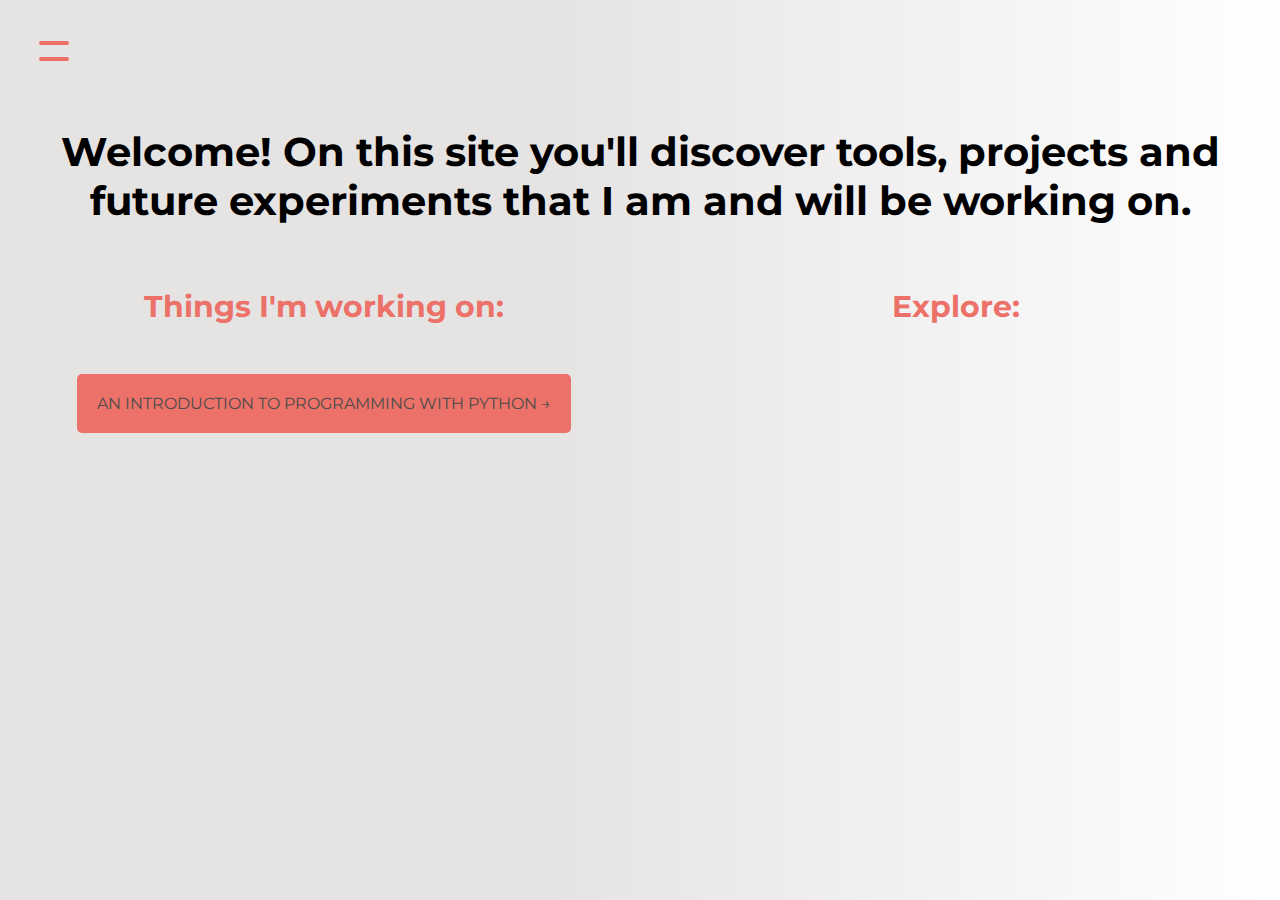
==== explore.html @ 7fc28bb0 "init commit" ====
<!DOCTYPE html>
<html>
    <head>
        <meta charset = 'utf-8'>
        <meta name = "description" content = "Hi! I'm Sid, a student, programmer and golfer. On this site you'll discover tools, projects and future experiments that I am and will be working on.">
        <title>Siddharth Rajaraman</title>


        <link rel = "stylesheet" type = "text/css" href = "css/main.css">


        <style>
            body {
                animation: fadeInAnimation ease 3s;
                animation-iteration-count: 1;
                animation-fill-mode: forwards;
            }
            @keyframes fadeInAnimation {
                0% {
                    opacity: 0;
                }
                100% {
                    opacity: 1;
                }
            }
        </style>


    </head>
    <body>
        <header>
            <div class="nav">
                <input type="checkbox">
                  <span></span>
                  <span></span>
                  <div class="menu">
                    <li><a href="index.html">Home</a></li>
                    <li><a href="html/tutorials/tutorials.html">Tutorials</a></li>
                    <li><a href="html/portfolio/portfolio.html">Portfolio</a></li>
                    <li><a href="html/tools/tools.html">Tools</a></li>
                  </div>
            </div>

            <h2 style = "font-family: 'Montserrat', serif; text-align: center; font-size: 40px;">Welcome! On this site you'll discover tools, projects and future experiments that I am and will be working on.</h2>
        </header>
        <main>
            <div class = "float-container">
                <div style = " text-align: center;" class = "float-child">
                    <h3 style = "font-size: 30px; color: rgb(236, 113, 104);">Things I'm working on: </h3>
                    <br>
                    <div class="button_cont"><a class="example_a" href="#introProgrammingPopup">An Introduction to Programming with Python →</a></div>
                </div>
                <div style = "text-align: center;" class = "float-child">
                    <h3 style = "font-size: 30px; color: rgb(236, 113, 104);">Explore: </h3>
                </div>
            </div>





            <div id="introProgrammingPopup" class="overlay">
                <div class="popup">
                    <h2 style = "text-align: center;">Here's a sneak peak!</h2>
                    <a class="close" href="#">&times;</a>
                    <div class="content">
                        <iframe src="https://docs.google.com/presentation/d/e/2PACX-1vRMeRunMn3Vs_PZJYhXwc5taFfG5u7ybcwRgc5in5NKF09sqDd_m6Kgo9TYIcQF6ePxhjDYjIRucVWp/embed?start=true&loop=true&delayms=5000" frameborder="0" width="960" height="569" allowfullscreen="true" mozallowfullscreen="true" webkitallowfullscreen="true"></iframe>
                    </div>
                </div>
            </div>
        </main>

    </body>
</html>
---- css/main.css ----
@import url('https://fonts.googleapis.com/css2?family=Inter:wght@500&display=swap');
@import url('https://fonts.googleapis.com/css2?family=Montserrat&display=swap');


body {
    background: rgb(230,227,227);
    background: linear-gradient(90deg, rgba(230,227,227,1) 43%, rgba(255,255,255,1) 100%);
    font-family: 'Montserrat', serif;
}

#mainTitle {
    font-family: 'Montserrat', serif;
    margin: 0;
    padding: 0;
    text-align: center;
    position: absolute;
    top: 50%;
    left: 50%;
    transform: translateX(-50%) translateY(-50%);
}





/*side by side divs*/
.float-child {
    width: 50%;
    float: left;
}





/*buttons*/
.button_cont {
    display: inline-block;
}
.example_a {
    color: rgb(75, 75, 75);
    text-transform: uppercase;
    text-decoration: none;
    background: rgb(236, 113, 104);
    padding: 20px;
    border-radius: 5px;
    display: inline-block;
    border: none;
    transition: all 0.4s ease 0s;
    }
.example_a:hover {
    color: white;
    background: #f7bb6d;
    letter-spacing: 1px;
    -webkit-box-shadow: 0px 5px 40px -10px rgba(0,0,0,0.57);
    -moz-box-shadow: 0px 5px 40px -10px rgba(0,0,0,0.57);
    box-shadow: 5px 40px -10px rgba(0,0,0,0.57);
    transition: all 0.4s ease 0s;
    }

 /************/
  /*menu*/

  .nav, .menu {
    display: flex;
    align-items: center;
    margin-top: 1px;
    margin-left: 1px;
}

.nav {
    position: relative;
    padding: 20px;
    transition: 0.5s;
    border-radius: 50px;
    overflow: hidden;

}

.menu {
    margin: 0;
    padding: 0;
    width: 0;
    overflow: hidden;
    transition: 0.5s;
}

.nav input:checked ~ .menu {
    width: 450px;
}

.menu li {
    list-style: none;
    margin: 0 10px;
}

.menu li a {
    font-family: 'Montserrat', serif;
    text-decoration: none;
    color: rgb(117, 117, 117);
    text-transform: uppercase;
    font-weight: 600;
    transition: 0.5s;
}

.menu li a:hover {
    color: #6093cc;
}

.nav input {
    width: 40px;
    height: 40px;
    cursor: pointer;
    opacity: 0;
}

.nav span {
    position: absolute;
    left: 30px;
    width: 30px;
    height: 4px;
    border-radius: 50px;
    background-color: rgb(236, 113, 104);
    pointer-events: none;
    transition: 0.5s;
}

.nav input:checked ~ span {
    background-color: #fca267;
}

.nav span:nth-child(2) {
    transform: translateY(-8px);
}

.nav input:checked ~ span:nth-child(2) {
    transform: translateY(0) rotate(-45deg);
}
.nav span:nth-child(3) {
    transform: translateY(8px);
}

.nav input:checked ~ span:nth-child(3) {
    transform: translateY(0) rotate(45deg);
}



/*---------*/




/*modal popup*/
.overlay {
        position: fixed;
        top: 0;
        bottom: 0;
        left: 0;
        right: 0;
        background: rgba(0, 0, 0, 0.7);
        transition: opacity 500ms;
        visibility: hidden;
        opacity: 0;
      }
      .overlay:target {
        visibility: visible;
        opacity: 1;
      }

      .popup {
        margin: 70px auto;
        padding: 20px;
        background: rgb(236, 113, 104);
        border-radius: 10px;
        width: 50%;
        position: relative;
        transition: all 2s ease-in-out;
        max-height: 90%;
        overflow-y: auto;
      }

      .popup h2 {
        margin-top: 0;
        color: rgb(255, 255, 255);
      }
      .popup .close {
        position: absolute;
        top: 10px;
        right: 20px;
        transition: all 200ms;
        font-size: 30px;
        font-weight: bold;
        text-decoration: none;
        color: rgb(255, 255, 255);
      }
      .popup .close:hover {
        color: #06D85F;
      }
      .popup .content {
        max-height: 30%;
        overflow: auto;
      }

      @media screen and (max-width: 700px){
        .box{
          width: 70%;
        }
        .popup{
          width: 70%;
        }
      }
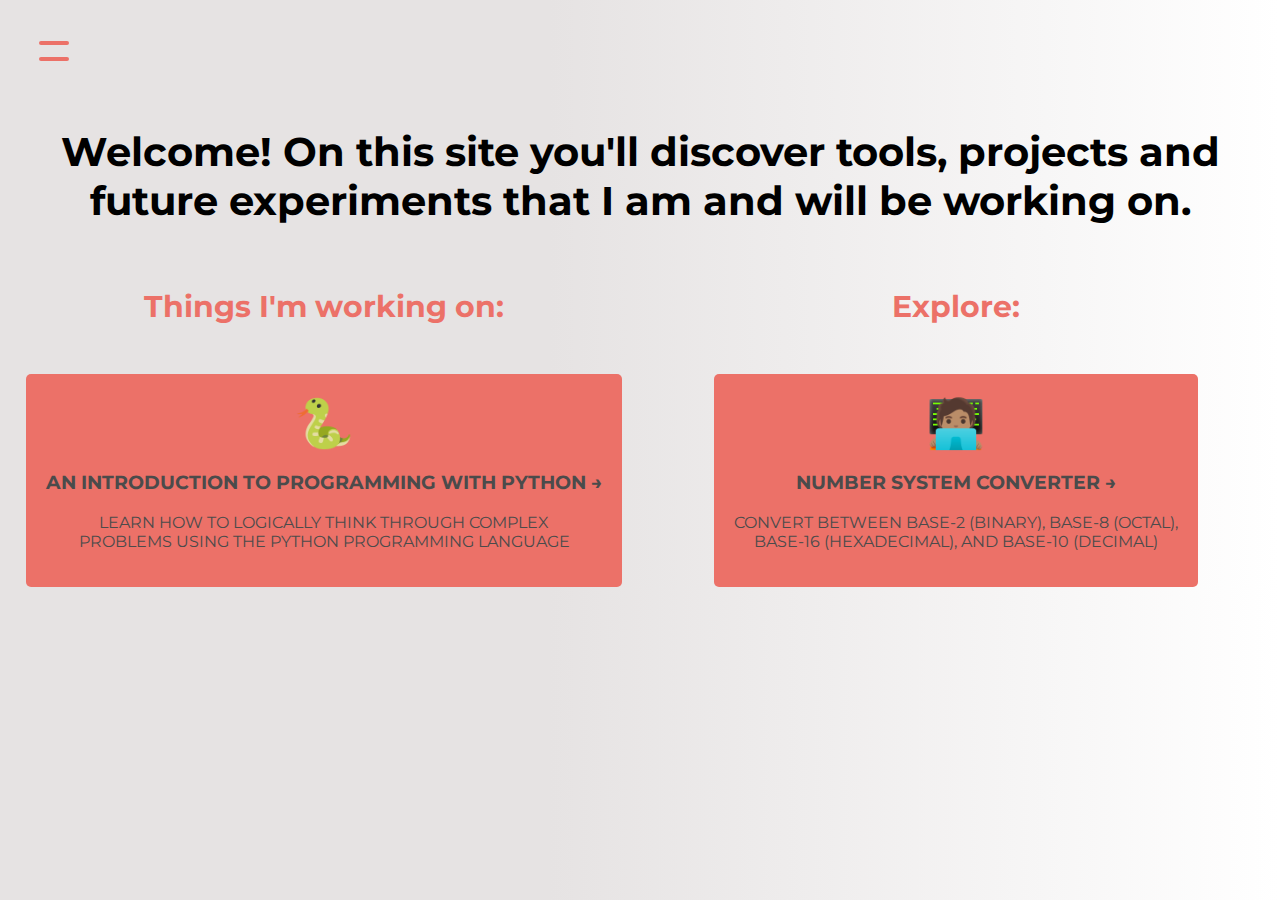
==== commit 7cdac87f: "commit (3.29.21)" ====
--- a/explore.html
+++ b/explore.html
@@ -38,6 +38,8 @@
                     <li><a href="html/tutorials/tutorials.html">Tutorials</a></li>
                     <li><a href="html/portfolio/portfolio.html">Portfolio</a></li>
                     <li><a href="html/tools/tools.html">Tools</a></li>
+                    <li><a href="html/aboutMe/aboutMe.html">About me</a></li>
+
                   </div>
             </div>
 
@@ -48,10 +50,24 @@
                 <div style = " text-align: center;" class = "float-child">
                     <h3 style = "font-size: 30px; color: rgb(236, 113, 104);">Things I'm working on: </h3>
                     <br>
-                    <div class="button_cont"><a class="example_a" href="#introProgrammingPopup">An Introduction to Programming with Python →</a></div>
+                    <div class="button_cont">
+                        <a class="example_a" href="#introProgrammingPopup">
+                            <div style="font-size:3rem; text-align:center;">🐍</div>
+                            <h3>An Introduction to Programming with Python →</h3>
+                            <p>Learn how to logically think through complex <br>problems using the Python programming language</p>
+                        </a>
+                    </div>
                 </div>
                 <div style = "text-align: center;" class = "float-child">
                     <h3 style = "font-size: 30px; color: rgb(236, 113, 104);">Explore: </h3>
+                    <br />
+                    <div class="button_cont">
+                        <a class="example_a" href="#numberSystemConversion">
+                            <div style="font-size:3rem; text-align:center;">🧑🏽‍💻</div>
+                            <h3>Number System Converter →</h3>
+                            <p>Convert between base-2 (binary), base-8 (octal), <br> base-16 (hexadecimal), and base-10 (decimal)</p>
+                        </a>
+                    </div>
                 </div>
             </div>
 
@@ -65,9 +81,19 @@
                     <a class="close" href="#">&times;</a>
                     <div class="content">
                         <iframe src="https://docs.google.com/presentation/d/e/2PACX-1vRMeRunMn3Vs_PZJYhXwc5taFfG5u7ybcwRgc5in5NKF09sqDd_m6Kgo9TYIcQF6ePxhjDYjIRucVWp/embed?start=true&loop=true&delayms=5000" frameborder="0" width="960" height="569" allowfullscreen="true" mozallowfullscreen="true" webkitallowfullscreen="true"></iframe>
+                        <div class="button_cont"><a class="example_a" href="html/tutorials/tutorials.html">Click to learn!</a></div>
                     </div>
                 </div>
             </div>
+
+            <div id="numberSystemConversion" class="overlay">
+                <div style = "background: rgb(91, 68, 194)" class="popup">
+                    <h2 style = "text-align: center;">Take a look below!</h2>
+                    <a class="close" href="#">&times;</a>
+                    <div class="button_cont"><a class="example_a" href="html/tools/tools.html">Click to Convert!</a></div>
+                </div>
+            </div>
+
         </main>
 
     </body>
